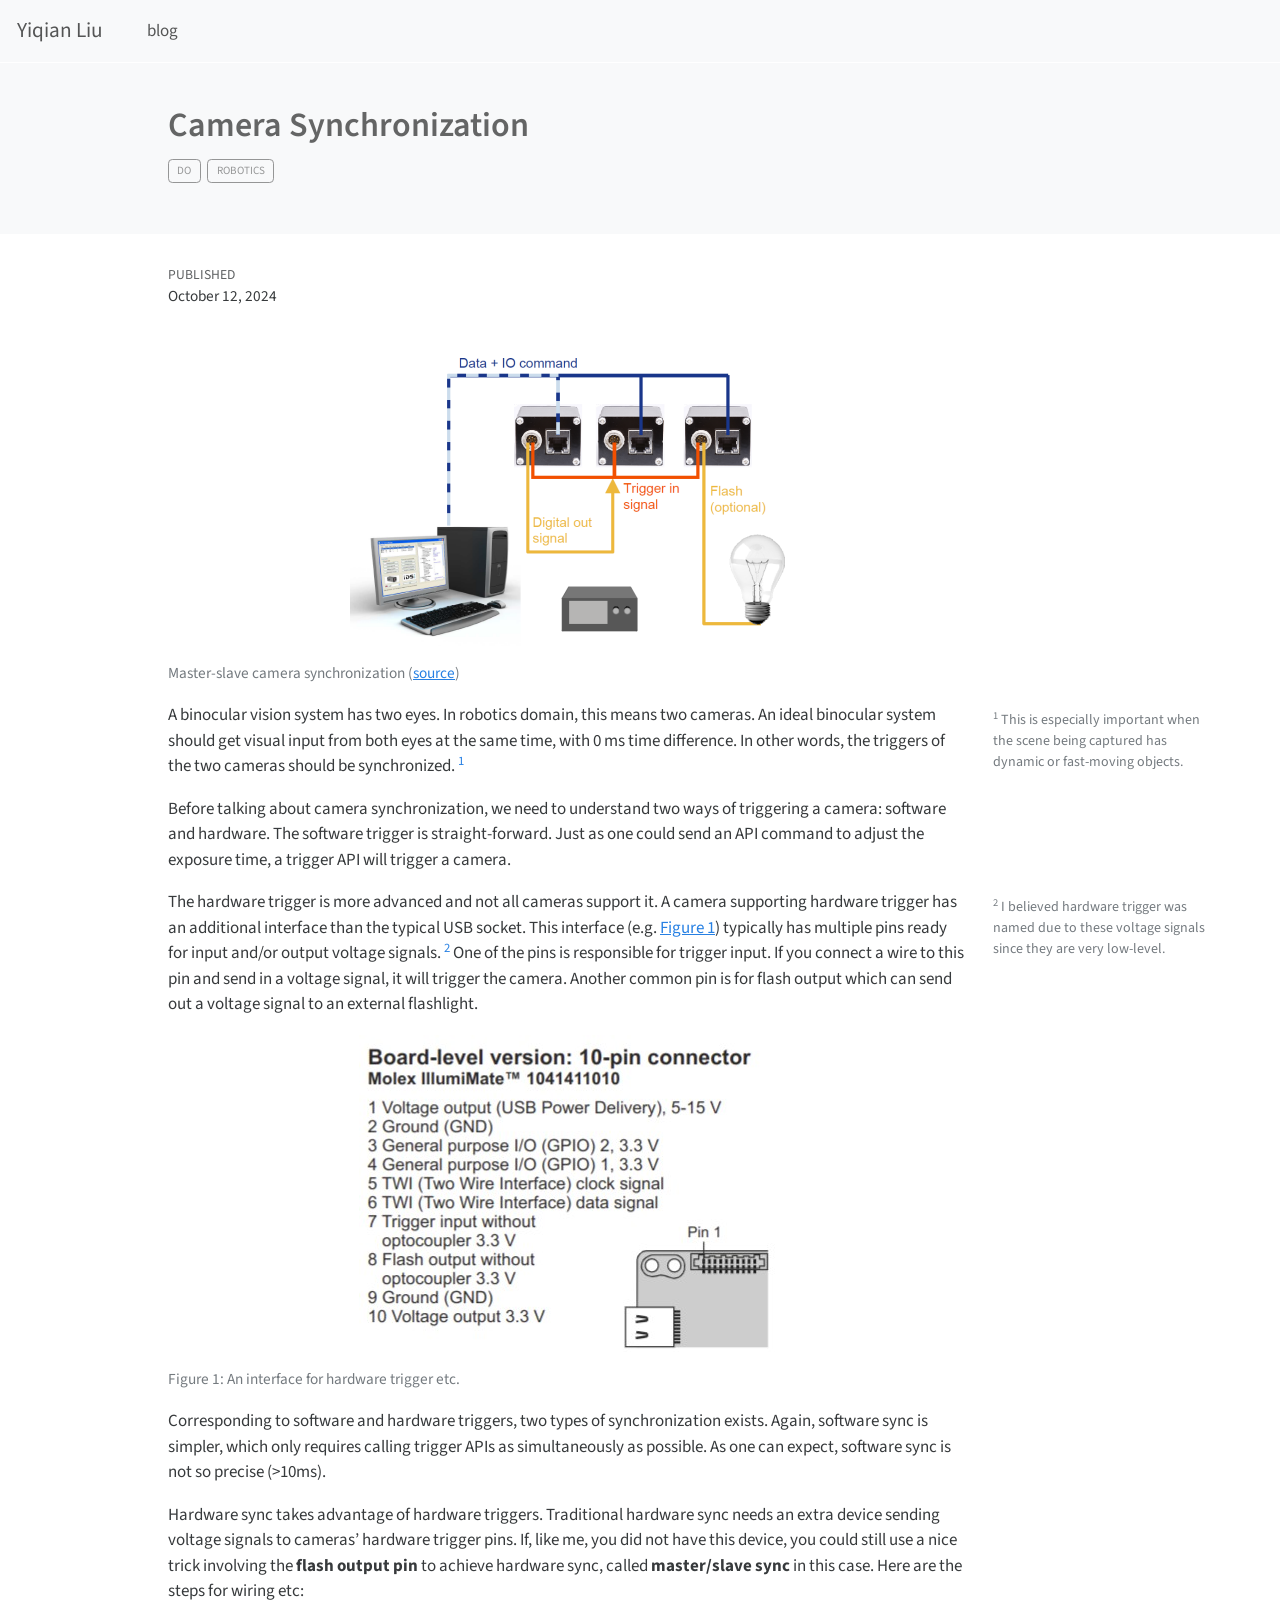
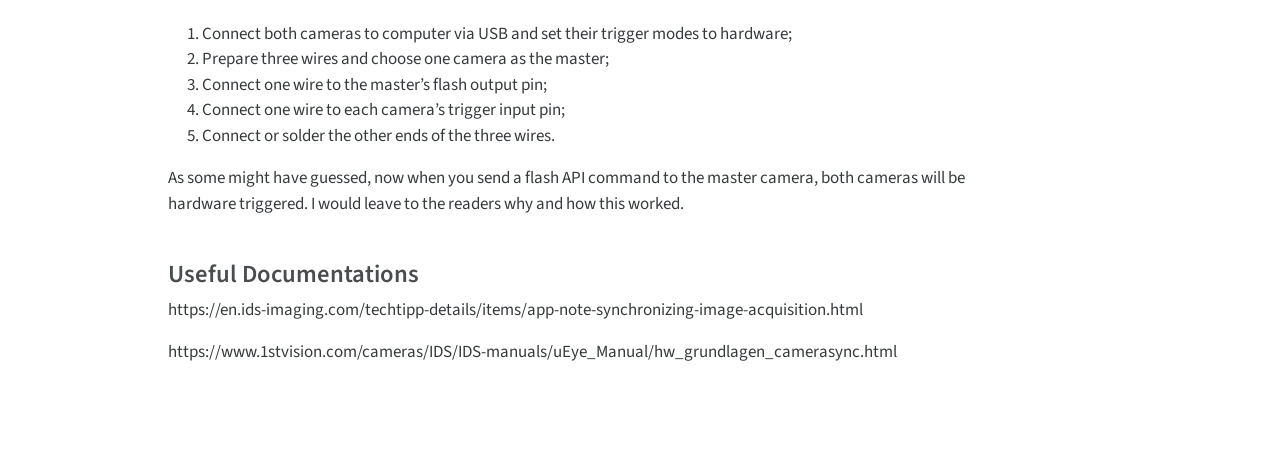
==== posts/cam_sync/index.html @ 45682a9c "Built site for gh-pages" ====
<!DOCTYPE html>
<html xmlns="http://www.w3.org/1999/xhtml" lang="en" xml:lang="en"><head>

<meta charset="utf-8">
<meta name="generator" content="quarto-1.3.361">

<meta name="viewport" content="width=device-width, initial-scale=1.0, user-scalable=yes">

<meta name="dcterms.date" content="2024-10-12">

<title>Yiqian Liu - Camera Synchronization</title>
<style>
code{white-space: pre-wrap;}
span.smallcaps{font-variant: small-caps;}
div.columns{display: flex; gap: min(4vw, 1.5em);}
div.column{flex: auto; overflow-x: auto;}
div.hanging-indent{margin-left: 1.5em; text-indent: -1.5em;}
ul.task-list{list-style: none;}
ul.task-list li input[type="checkbox"] {
  width: 0.8em;
  margin: 0 0.8em 0.2em -1em; /* quarto-specific, see https://github.com/quarto-dev/quarto-cli/issues/4556 */ 
  vertical-align: middle;
}
</style>


<script src="../../site_libs/quarto-nav/quarto-nav.js"></script>
<script src="../../site_libs/quarto-nav/headroom.min.js"></script>
<script src="../../site_libs/clipboard/clipboard.min.js"></script>
<script src="../../site_libs/quarto-search/autocomplete.umd.js"></script>
<script src="../../site_libs/quarto-search/fuse.min.js"></script>
<script src="../../site_libs/quarto-search/quarto-search.js"></script>
<meta name="quarto:offset" content="../../">
<script src="../../site_libs/quarto-html/quarto.js"></script>
<script src="../../site_libs/quarto-html/popper.min.js"></script>
<script src="../../site_libs/quarto-html/tippy.umd.min.js"></script>
<script src="../../site_libs/quarto-html/anchor.min.js"></script>
<link href="../../site_libs/quarto-html/tippy.css" rel="stylesheet">
<link href="../../site_libs/quarto-html/quarto-syntax-highlighting.css" rel="stylesheet" id="quarto-text-highlighting-styles">
<script src="../../site_libs/bootstrap/bootstrap.min.js"></script>
<link href="../../site_libs/bootstrap/bootstrap-icons.css" rel="stylesheet">
<link href="../../site_libs/bootstrap/bootstrap.min.css" rel="stylesheet" id="quarto-bootstrap" data-mode="light">
<script id="quarto-search-options" type="application/json">{
  "location": "navbar",
  "copy-button": false,
  "collapse-after": 3,
  "panel-placement": "end",
  "type": "overlay",
  "limit": 20,
  "language": {
    "search-no-results-text": "No results",
    "search-matching-documents-text": "matching documents",
    "search-copy-link-title": "Copy link to search",
    "search-hide-matches-text": "Hide additional matches",
    "search-more-match-text": "more match in this document",
    "search-more-matches-text": "more matches in this document",
    "search-clear-button-title": "Clear",
    "search-detached-cancel-button-title": "Cancel",
    "search-submit-button-title": "Submit",
    "search-label": "Search"
  }
}</script>


<link rel="stylesheet" href="../../styles.css">
</head>

<body class="nav-fixed">

<div id="quarto-search-results"></div>
  <header id="quarto-header" class="headroom fixed-top">
    <nav class="navbar navbar-expand-lg navbar-dark ">
      <div class="navbar-container container-fluid">
      <div class="navbar-brand-container">
    <a class="navbar-brand" href="../../index.html">
    <span class="navbar-title">Yiqian Liu</span>
    </a>
  </div>
            <div id="quarto-search" class="" title="Search"></div>
          <button class="navbar-toggler" type="button" data-bs-toggle="collapse" data-bs-target="#navbarCollapse" aria-controls="navbarCollapse" aria-expanded="false" aria-label="Toggle navigation" onclick="if (window.quartoToggleHeadroom) { window.quartoToggleHeadroom(); }">
  <span class="navbar-toggler-icon"></span>
</button>
          <div class="collapse navbar-collapse" id="navbarCollapse">
            <ul class="navbar-nav navbar-nav-scroll me-auto">
  <li class="nav-item">
    <a class="nav-link" href="../../blog.html" rel="" target="">
 <span class="menu-text">blog</span></a>
  </li>  
</ul>
            <ul class="navbar-nav navbar-nav-scroll ms-auto">
  <li class="nav-item compact">
    <a class="nav-link" href="https://github.com/lyiqian" rel="" target=""><i class="bi bi-github" role="img">
</i> 
 <span class="menu-text"></span></a>
  </li>  
</ul>
            <div class="quarto-navbar-tools">
</div>
          </div> <!-- /navcollapse -->
      </div> <!-- /container-fluid -->
    </nav>
</header>
<!-- content -->
<header id="title-block-header" class="quarto-title-block default page-columns page-full">
  <div class="quarto-title-banner page-columns page-full">
    <div class="quarto-title column-body">
      <h1 class="title">Camera Synchronization</h1>
                                <div class="quarto-categories">
                <div class="quarto-category">do</div>
                <div class="quarto-category">robotics</div>
              </div>
                  </div>
  </div>
    
  
  <div class="quarto-title-meta">

      
      <div>
      <div class="quarto-title-meta-heading">Published</div>
      <div class="quarto-title-meta-contents">
        <p class="date">October 12, 2024</p>
      </div>
    </div>
    
      
    </div>
    
  
  </header><div id="quarto-content" class="quarto-container page-columns page-rows-contents page-layout-article page-navbar">
<!-- sidebar -->
<!-- margin-sidebar -->
    <div id="quarto-margin-sidebar" class="sidebar margin-sidebar">
        
    </div>
<!-- main -->
<main class="content quarto-banner-title-block page-columns page-full" id="quarto-document-content">




<div class="quarto-figure quarto-figure-center">
<figure class="figure">
<p><img src="masterslave.png" class="img-fluid figure-img"></p>
<figcaption class="figure-caption">Master-slave camera synchronization (<a href="https://www.1stvision.com/cameras/IDS/IDS-manuals/uEye_Manual/hw_grundlagen_camerasync.html">source</a>)</figcaption>
</figure>
</div>
<div class="page-columns page-full"><p>A binocular vision system has two eyes. In robotics domain, this means two cameras. An ideal binocular system should get visual input from both eyes at the same time, with 0 ms time difference. In other words, the triggers of the two cameras should be synchronized. <a href="#fn1" class="footnote-ref" id="fnref1" role="doc-noteref"><sup>1</sup></a></p><div class="no-row-height column-margin column-container"><li id="fn1"><p><sup>1</sup>&nbsp;This is especially important when the scene being captured has dynamic or fast-moving objects.</p></li></div></div>
<p>Before talking about camera synchronization, we need to understand two ways of triggering a camera: software and hardware. The software trigger is straight-forward. Just as one could send an API command to adjust the exposure time, a trigger API will trigger a camera.</p>
<div class="page-columns page-full"><p>The hardware trigger is more advanced and not all cameras support it. A camera supporting hardware trigger has an additional interface than the typical USB socket. This interface (e.g. <a href="#fig-interfaces">Figure&nbsp;1</a>) typically has multiple pins ready for input and/or output voltage signals. <a href="#fn2" class="footnote-ref" id="fnref2" role="doc-noteref"><sup>2</sup></a> One of the pins is responsible for trigger input. If you connect a wire to this pin and send in a voltage signal, it will trigger the camera. Another common pin is for flash output which can send out a voltage signal to an external flashlight.</p><div class="no-row-height column-margin column-container"><li id="fn2"><p><sup>2</sup>&nbsp;I believed hardware trigger was named due to these voltage signals since they are very low-level.</p></li></div></div>
<div id="fig-interfaces" class="quarto-figure quarto-figure-center anchored">
<figure class="figure">
<p><img src="interfaces.jpg" class="img-fluid figure-img"></p>
<figcaption class="figure-caption">Figure&nbsp;1: An interface for hardware trigger etc.</figcaption>
</figure>
</div>
<p>Corresponding to software and hardware triggers, two types of synchronization exists. Again, software sync is simpler, which only requires calling trigger APIs as simultaneously as possible. As one can expect, software sync is not so precise (&gt;10ms).</p>
<p>Hardware sync takes advantage of hardware triggers. Traditional hardware sync needs an extra device sending voltage signals to cameras’ hardware trigger pins. If, like me, you did not have this device, you could still use a nice trick involving the <strong>flash output pin</strong> to achieve hardware sync, called <strong>master/slave sync</strong> in this case. Here are the steps for wiring etc:</p>
<ol type="1">
<li>Connect both cameras to computer via USB and set their trigger modes to hardware;</li>
<li>Prepare three wires and choose one camera as the master;</li>
<li>Connect one wire to the master’s flash output pin;</li>
<li>Connect one wire to each camera’s trigger input pin;</li>
<li>Connect or solder the other ends of the three wires.</li>
</ol>
<p>As some might have guessed, now when you send a flash API command to the master camera, both cameras will be hardware triggered. I would leave to the readers why and how this worked.</p>
<section id="useful-documentations" class="level3">
<h3 class="anchored" data-anchor-id="useful-documentations">Useful Documentations</h3>
<p>https://en.ids-imaging.com/techtipp-details/items/app-note-synchronizing-image-acquisition.html</p>
<p>https://www.1stvision.com/cameras/IDS/IDS-manuals/uEye_Manual/hw_grundlagen_camerasync.html</p>


</section>


</main> <!-- /main -->
<script id="quarto-html-after-body" type="application/javascript">
window.document.addEventListener("DOMContentLoaded", function (event) {
  const toggleBodyColorMode = (bsSheetEl) => {
    const mode = bsSheetEl.getAttribute("data-mode");
    const bodyEl = window.document.querySelector("body");
    if (mode === "dark") {
      bodyEl.classList.add("quarto-dark");
      bodyEl.classList.remove("quarto-light");
    } else {
      bodyEl.classList.add("quarto-light");
      bodyEl.classList.remove("quarto-dark");
    }
  }
  const toggleBodyColorPrimary = () => {
    const bsSheetEl = window.document.querySelector("link#quarto-bootstrap");
    if (bsSheetEl) {
      toggleBodyColorMode(bsSheetEl);
    }
  }
  toggleBodyColorPrimary();  
  const icon = "";
  const anchorJS = new window.AnchorJS();
  anchorJS.options = {
    placement: 'right',
    icon: icon
  };
  anchorJS.add('.anchored');
  const isCodeAnnotation = (el) => {
    for (const clz of el.classList) {
      if (clz.startsWith('code-annotation-')) {                     
        return true;
      }
    }
    return false;
  }
  const clipboard = new window.ClipboardJS('.code-copy-button', {
    text: function(trigger) {
      const codeEl = trigger.previousElementSibling.cloneNode(true);
      for (const childEl of codeEl.children) {
        if (isCodeAnnotation(childEl)) {
          childEl.remove();
        }
      }
      return codeEl.innerText;
    }
  });
  clipboard.on('success', function(e) {
    // button target
    const button = e.trigger;
    // don't keep focus
    button.blur();
    // flash "checked"
    button.classList.add('code-copy-button-checked');
    var currentTitle = button.getAttribute("title");
    button.setAttribute("title", "Copied!");
    let tooltip;
    if (window.bootstrap) {
      button.setAttribute("data-bs-toggle", "tooltip");
      button.setAttribute("data-bs-placement", "left");
      button.setAttribute("data-bs-title", "Copied!");
      tooltip = new bootstrap.Tooltip(button, 
        { trigger: "manual", 
          customClass: "code-copy-button-tooltip",
          offset: [0, -8]});
      tooltip.show();    
    }
    setTimeout(function() {
      if (tooltip) {
        tooltip.hide();
        button.removeAttribute("data-bs-title");
        button.removeAttribute("data-bs-toggle");
        button.removeAttribute("data-bs-placement");
      }
      button.setAttribute("title", currentTitle);
      button.classList.remove('code-copy-button-checked');
    }, 1000);
    // clear code selection
    e.clearSelection();
  });
  function tippyHover(el, contentFn) {
    const config = {
      allowHTML: true,
      content: contentFn,
      maxWidth: 500,
      delay: 100,
      arrow: false,
      appendTo: function(el) {
          return el.parentElement;
      },
      interactive: true,
      interactiveBorder: 10,
      theme: 'quarto',
      placement: 'bottom-start'
    };
    window.tippy(el, config); 
  }
  const noterefs = window.document.querySelectorAll('a[role="doc-noteref"]');
  for (var i=0; i<noterefs.length; i++) {
    const ref = noterefs[i];
    tippyHover(ref, function() {
      // use id or data attribute instead here
      let href = ref.getAttribute('data-footnote-href') || ref.getAttribute('href');
      try { href = new URL(href).hash; } catch {}
      const id = href.replace(/^#\/?/, "");
      const note = window.document.getElementById(id);
      return note.innerHTML;
    });
  }
      let selectedAnnoteEl;
      const selectorForAnnotation = ( cell, annotation) => {
        let cellAttr = 'data-code-cell="' + cell + '"';
        let lineAttr = 'data-code-annotation="' +  annotation + '"';
        const selector = 'span[' + cellAttr + '][' + lineAttr + ']';
        return selector;
      }
      const selectCodeLines = (annoteEl) => {
        const doc = window.document;
        const targetCell = annoteEl.getAttribute("data-target-cell");
        const targetAnnotation = annoteEl.getAttribute("data-target-annotation");
        const annoteSpan = window.document.querySelector(selectorForAnnotation(targetCell, targetAnnotation));
        const lines = annoteSpan.getAttribute("data-code-lines").split(",");
        const lineIds = lines.map((line) => {
          return targetCell + "-" + line;
        })
        let top = null;
        let height = null;
        let parent = null;
        if (lineIds.length > 0) {
            //compute the position of the single el (top and bottom and make a div)
            const el = window.document.getElementById(lineIds[0]);
            top = el.offsetTop;
            height = el.offsetHeight;
            parent = el.parentElement.parentElement;
          if (lineIds.length > 1) {
            const lastEl = window.document.getElementById(lineIds[lineIds.length - 1]);
            const bottom = lastEl.offsetTop + lastEl.offsetHeight;
            height = bottom - top;
          }
          if (top !== null && height !== null && parent !== null) {
            // cook up a div (if necessary) and position it 
            let div = window.document.getElementById("code-annotation-line-highlight");
            if (div === null) {
              div = window.document.createElement("div");
              div.setAttribute("id", "code-annotation-line-highlight");
              div.style.position = 'absolute';
              parent.appendChild(div);
            }
            div.style.top = top - 2 + "px";
            div.style.height = height + 4 + "px";
            let gutterDiv = window.document.getElementById("code-annotation-line-highlight-gutter");
            if (gutterDiv === null) {
              gutterDiv = window.document.createElement("div");
              gutterDiv.setAttribute("id", "code-annotation-line-highlight-gutter");
              gutterDiv.style.position = 'absolute';
              const codeCell = window.document.getElementById(targetCell);
              const gutter = codeCell.querySelector('.code-annotation-gutter');
              gutter.appendChild(gutterDiv);
            }
            gutterDiv.style.top = top - 2 + "px";
            gutterDiv.style.height = height + 4 + "px";
          }
          selectedAnnoteEl = annoteEl;
        }
      };
      const unselectCodeLines = () => {
        const elementsIds = ["code-annotation-line-highlight", "code-annotation-line-highlight-gutter"];
        elementsIds.forEach((elId) => {
          const div = window.document.getElementById(elId);
          if (div) {
            div.remove();
          }
        });
        selectedAnnoteEl = undefined;
      };
      // Attach click handler to the DT
      const annoteDls = window.document.querySelectorAll('dt[data-target-cell]');
      for (const annoteDlNode of annoteDls) {
        annoteDlNode.addEventListener('click', (event) => {
          const clickedEl = event.target;
          if (clickedEl !== selectedAnnoteEl) {
            unselectCodeLines();
            const activeEl = window.document.querySelector('dt[data-target-cell].code-annotation-active');
            if (activeEl) {
              activeEl.classList.remove('code-annotation-active');
            }
            selectCodeLines(clickedEl);
            clickedEl.classList.add('code-annotation-active');
          } else {
            // Unselect the line
            unselectCodeLines();
            clickedEl.classList.remove('code-annotation-active');
          }
        });
      }
  const findCites = (el) => {
    const parentEl = el.parentElement;
    if (parentEl) {
      const cites = parentEl.dataset.cites;
      if (cites) {
        return {
          el,
          cites: cites.split(' ')
        };
      } else {
        return findCites(el.parentElement)
      }
    } else {
      return undefined;
    }
  };
  var bibliorefs = window.document.querySelectorAll('a[role="doc-biblioref"]');
  for (var i=0; i<bibliorefs.length; i++) {
    const ref = bibliorefs[i];
    const citeInfo = findCites(ref);
    if (citeInfo) {
      tippyHover(citeInfo.el, function() {
        var popup = window.document.createElement('div');
        citeInfo.cites.forEach(function(cite) {
          var citeDiv = window.document.createElement('div');
          citeDiv.classList.add('hanging-indent');
          citeDiv.classList.add('csl-entry');
          var biblioDiv = window.document.getElementById('ref-' + cite);
          if (biblioDiv) {
            citeDiv.innerHTML = biblioDiv.innerHTML;
          }
          popup.appendChild(citeDiv);
        });
        return popup.innerHTML;
      });
    }
  }
});
</script>
<script src="https://giscus.app/client.js" data-repo="lyiqian/lyiqian.github.io" data-repo-id="R_kgDOJqa-nA" data-category="General" data-category-id="DIC_kwDOJqa-nM4CXwpv" data-mapping="title" data-reactions-enabled="1" data-emit-metadata="0" data-input-position="top" data-theme="light" data-lang="en" crossorigin="anonymous" async="">
</script>
</div> <!-- /content -->



</body></html>
---- site_libs/quarto-html/tippy.css ----
.tippy-box[data-animation=fade][data-state=hidden]{opacity:0}[data-tippy-root]{max-width:calc(100vw - 10px)}.tippy-box{position:relative;background-color:#333;color:#fff;border-radius:4px;font-size:14px;line-height:1.4;white-space:normal;outline:0;transition-property:transform,visibility,opacity}.tippy-box[data-placement^=top]>.tippy-arrow{bottom:0}.tippy-box[data-placement^=top]>.tippy-arrow:before{bottom:-7px;left:0;border-width:8px 8px 0;border-top-color:initial;transform-origin:center top}.tippy-box[data-placement^=bottom]>.tippy-arrow{top:0}.tippy-box[data-placement^=bottom]>.tippy-arrow:before{top:-7px;left:0;border-width:0 8px 8px;border-bottom-color:initial;transform-origin:center bottom}.tippy-box[data-placement^=left]>.tippy-arrow{right:0}.tippy-box[data-placement^=left]>.tippy-arrow:before{border-width:8px 0 8px 8px;border-left-color:initial;right:-7px;transform-origin:center left}.tippy-box[data-placement^=right]>.tippy-arrow{left:0}.tippy-box[data-placement^=right]>.tippy-arrow:before{left:-7px;border-width:8px 8px 8px 0;border-right-color:initial;transform-origin:center right}.tippy-box[data-inertia][data-state=visible]{transition-timing-function:cubic-bezier(.54,1.5,.38,1.11)}.tippy-arrow{width:16px;height:16px;color:#333}.tippy-arrow:before{content:"";position:absolute;border-color:transparent;border-style:solid}.tippy-content{position:relative;padding:5px 9px;z-index:1}
---- site_libs/quarto-html/quarto-syntax-highlighting.css ----
/* quarto syntax highlight colors */
:root {
  --quarto-hl-ot-color: #003B4F;
  --quarto-hl-at-color: #657422;
  --quarto-hl-ss-color: #20794D;
  --quarto-hl-an-color: #5E5E5E;
  --quarto-hl-fu-color: #4758AB;
  --quarto-hl-st-color: #20794D;
  --quarto-hl-cf-color: #003B4F;
  --quarto-hl-op-color: #5E5E5E;
  --quarto-hl-er-color: #AD0000;
  --quarto-hl-bn-color: #AD0000;
  --quarto-hl-al-color: #AD0000;
  --quarto-hl-va-color: #111111;
  --quarto-hl-bu-color: inherit;
  --quarto-hl-ex-color: inherit;
  --quarto-hl-pp-color: #AD0000;
  --quarto-hl-in-color: #5E5E5E;
  --quarto-hl-vs-color: #20794D;
  --quarto-hl-wa-color: #5E5E5E;
  --quarto-hl-do-color: #5E5E5E;
  --quarto-hl-im-color: #00769E;
  --quarto-hl-ch-color: #20794D;
  --quarto-hl-dt-color: #AD0000;
  --quarto-hl-fl-color: #AD0000;
  --quarto-hl-co-color: #5E5E5E;
  --quarto-hl-cv-color: #5E5E5E;
  --quarto-hl-cn-color: #8f5902;
  --quarto-hl-sc-color: #5E5E5E;
  --quarto-hl-dv-color: #AD0000;
  --quarto-hl-kw-color: #003B4F;
}

/* other quarto variables */
:root {
  --quarto-font-monospace: SFMono-Regular, Menlo, Monaco, Consolas, "Liberation Mono", "Courier New", monospace;
}

pre > code.sourceCode > span {
  color: #003B4F;
}

code span {
  color: #003B4F;
}

code.sourceCode > span {
  color: #003B4F;
}

div.sourceCode,
div.sourceCode pre.sourceCode {
  color: #003B4F;
}

code span.ot {
  color: #003B4F;
  font-style: inherit;
}

code span.at {
  color: #657422;
  font-style: inherit;
}

code span.ss {
  color: #20794D;
  font-style: inherit;
}

code span.an {
  color: #5E5E5E;
  font-style: inherit;
}

code span.fu {
  color: #4758AB;
  font-style: inherit;
}

code span.st {
  color: #20794D;
  font-style: inherit;
}

code span.cf {
  color: #003B4F;
  font-style: inherit;
}

code span.op {
  color: #5E5E5E;
  font-style: inherit;
}

code span.er {
  color: #AD0000;
  font-style: inherit;
}

code span.bn {
  color: #AD0000;
  font-style: inherit;
}

code span.al {
  color: #AD0000;
  font-style: inherit;
}

code span.va {
  color: #111111;
  font-style: inherit;
}

code span.bu {
  font-style: inherit;
}

code span.ex {
  font-style: inherit;
}

code span.pp {
  color: #AD0000;
  font-style: inherit;
}

code span.in {
  color: #5E5E5E;
  font-style: inherit;
}

code span.vs {
  color: #20794D;
  font-style: inherit;
}

code span.wa {
  color: #5E5E5E;
  font-style: italic;
}

code span.do {
  color: #5E5E5E;
  font-style: italic;
}

code span.im {
  color: #00769E;
  font-style: inherit;
}

code span.ch {
  color: #20794D;
  font-style: inherit;
}

code span.dt {
  color: #AD0000;
  font-style: inherit;
}

code span.fl {
  color: #AD0000;
  font-style: inherit;
}

code span.co {
  color: #5E5E5E;
  font-style: inherit;
}

code span.cv {
  color: #5E5E5E;
  font-style: italic;
}

code span.cn {
  color: #8f5902;
  font-style: inherit;
}

code span.sc {
  color: #5E5E5E;
  font-style: inherit;
}

code span.dv {
  color: #AD0000;
  font-style: inherit;
}

code span.kw {
  color: #003B4F;
  font-style: inherit;
}

.prevent-inlining {
  content: "</";
}

/*# sourceMappingURL=debc5d5d77c3f9108843748ff7464032.css.map */
---- styles.css ----
/* css styles */
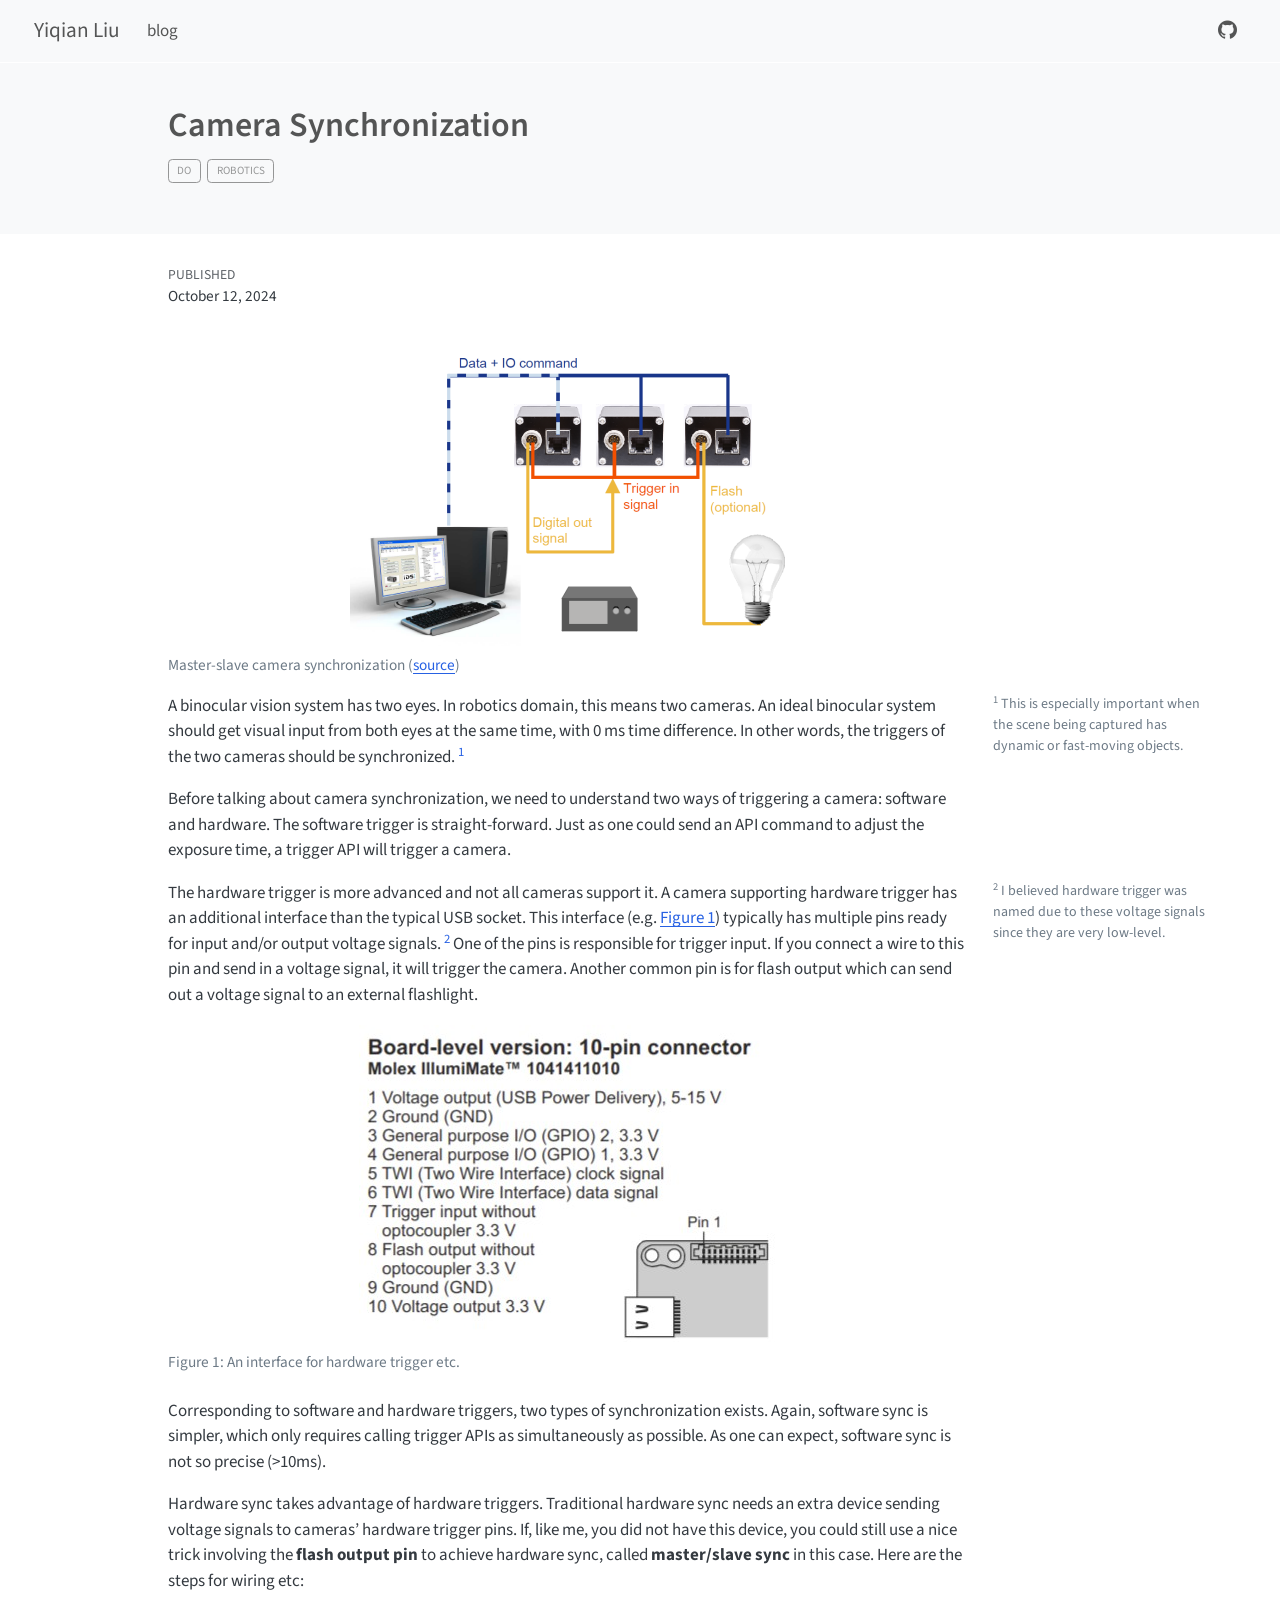
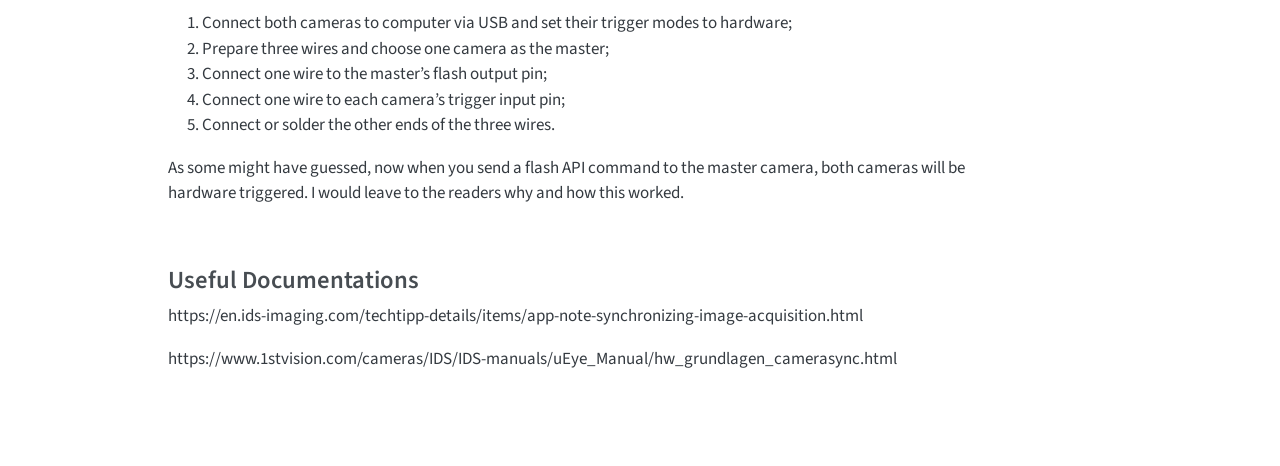
==== commit 0aee99ed: "Built site for gh-pages" ====
--- a/posts/cam_sync/index.html
+++ b/posts/cam_sync/index.html
@@ -2,13 +2,13 @@
 <html xmlns="http://www.w3.org/1999/xhtml" lang="en" xml:lang="en"><head>
 
 <meta charset="utf-8">
-<meta name="generator" content="quarto-1.3.361">
+<meta name="generator" content="quarto-1.8.25">
 
 <meta name="viewport" content="width=device-width, initial-scale=1.0, user-scalable=yes">
 
 <meta name="dcterms.date" content="2024-10-12">
 
-<title>Yiqian Liu - Camera Synchronization</title>
+<title>Camera Synchronization – Yiqian Liu</title>
 <style>
 code{white-space: pre-wrap;}
 span.smallcaps{font-variant: small-caps;}
@@ -31,22 +31,30 @@
 <script src="../../site_libs/quarto-search/fuse.min.js"></script>
 <script src="../../site_libs/quarto-search/quarto-search.js"></script>
 <meta name="quarto:offset" content="../../">
-<script src="../../site_libs/quarto-html/quarto.js"></script>
+<script src="../../site_libs/quarto-html/quarto.js" type="module"></script>
+<script src="../../site_libs/quarto-html/tabsets/tabsets.js" type="module"></script>
+<script src="../../site_libs/quarto-html/axe/axe-check.js" type="module"></script>
 <script src="../../site_libs/quarto-html/popper.min.js"></script>
 <script src="../../site_libs/quarto-html/tippy.umd.min.js"></script>
 <script src="../../site_libs/quarto-html/anchor.min.js"></script>
 <link href="../../site_libs/quarto-html/tippy.css" rel="stylesheet">
-<link href="../../site_libs/quarto-html/quarto-syntax-highlighting.css" rel="stylesheet" id="quarto-text-highlighting-styles">
+<link href="../../site_libs/quarto-html/quarto-syntax-highlighting-7b89279ff1a6dce999919e0e67d4d9ec.css" rel="stylesheet" id="quarto-text-highlighting-styles">
 <script src="../../site_libs/bootstrap/bootstrap.min.js"></script>
 <link href="../../site_libs/bootstrap/bootstrap-icons.css" rel="stylesheet">
-<link href="../../site_libs/bootstrap/bootstrap.min.css" rel="stylesheet" id="quarto-bootstrap" data-mode="light">
+<link href="../../site_libs/bootstrap/bootstrap-cd1d2c4b4c42d0617ddfe04fc37a8672.min.css" rel="stylesheet" append-hash="true" id="quarto-bootstrap" data-mode="light">
 <script id="quarto-search-options" type="application/json">{
   "location": "navbar",
   "copy-button": false,
   "collapse-after": 3,
   "panel-placement": "end",
   "type": "overlay",
-  "limit": 20,
+  "limit": 50,
+  "keyboard-shortcut": [
+    "f",
+    "/",
+    "s"
+  ],
+  "show-item-context": false,
   "language": {
     "search-no-results-text": "No results",
     "search-matching-documents-text": "matching documents",
@@ -55,6 +63,7 @@
     "search-more-match-text": "more match in this document",
     "search-more-matches-text": "more matches in this document",
     "search-clear-button-title": "Clear",
+    "search-text-placeholder": "",
     "search-detached-cancel-button-title": "Cancel",
     "search-submit-button-title": "Submit",
     "search-label": "Search"
@@ -65,38 +74,40 @@
 <link rel="stylesheet" href="../../styles.css">
 </head>
 
-<body class="nav-fixed">
+<body class="nav-fixed quarto-light">
 
 <div id="quarto-search-results"></div>
-  <header id="quarto-header" class="headroom fixed-top">
-    <nav class="navbar navbar-expand-lg navbar-dark ">
+  <header id="quarto-header" class="headroom fixed-top quarto-banner">
+    <nav class="navbar navbar-expand-lg " data-bs-theme="dark">
       <div class="navbar-container container-fluid">
-      <div class="navbar-brand-container">
+      <div class="navbar-brand-container mx-auto">
+    <a href="../../index.html" class="navbar-brand navbar-brand-logo">
+    </a>
     <a class="navbar-brand" href="../../index.html">
     <span class="navbar-title">Yiqian Liu</span>
     </a>
   </div>
             <div id="quarto-search" class="" title="Search"></div>
-          <button class="navbar-toggler" type="button" data-bs-toggle="collapse" data-bs-target="#navbarCollapse" aria-controls="navbarCollapse" aria-expanded="false" aria-label="Toggle navigation" onclick="if (window.quartoToggleHeadroom) { window.quartoToggleHeadroom(); }">
+          <button class="navbar-toggler" type="button" data-bs-toggle="collapse" data-bs-target="#navbarCollapse" aria-controls="navbarCollapse" role="menu" aria-expanded="false" aria-label="Toggle navigation" onclick="if (window.quartoToggleHeadroom) { window.quartoToggleHeadroom(); }">
   <span class="navbar-toggler-icon"></span>
 </button>
           <div class="collapse navbar-collapse" id="navbarCollapse">
             <ul class="navbar-nav navbar-nav-scroll me-auto">
   <li class="nav-item">
-    <a class="nav-link" href="../../blog.html" rel="" target="">
- <span class="menu-text">blog</span></a>
+    <a class="nav-link" href="../../blog.html"> 
+<span class="menu-text">blog</span></a>
   </li>  
 </ul>
             <ul class="navbar-nav navbar-nav-scroll ms-auto">
   <li class="nav-item compact">
-    <a class="nav-link" href="https://github.com/lyiqian" rel="" target=""><i class="bi bi-github" role="img">
+    <a class="nav-link" href="https://github.com/lyiqian"> <i class="bi bi-github" role="img">
 </i> 
- <span class="menu-text"></span></a>
+<span class="menu-text"></span></a>
   </li>  
 </ul>
+          </div> <!-- /navcollapse -->
             <div class="quarto-navbar-tools">
 </div>
-          </div> <!-- /navcollapse -->
       </div> <!-- /container-fluid -->
     </nav>
 </header>
@@ -130,7 +141,7 @@
   </header><div id="quarto-content" class="quarto-container page-columns page-rows-contents page-layout-article page-navbar">
 <!-- sidebar -->
 <!-- margin-sidebar -->
-    <div id="quarto-margin-sidebar" class="sidebar margin-sidebar">
+    <div id="quarto-margin-sidebar" class="sidebar margin-sidebar zindex-bottom">
         
     </div>
 <!-- main -->
@@ -139,19 +150,24 @@
 
 
 
+
 <div class="quarto-figure quarto-figure-center">
 <figure class="figure">
 <p><img src="masterslave.png" class="img-fluid figure-img"></p>
-<figcaption class="figure-caption">Master-slave camera synchronization (<a href="https://www.1stvision.com/cameras/IDS/IDS-manuals/uEye_Manual/hw_grundlagen_camerasync.html">source</a>)</figcaption>
+<figcaption>Master-slave camera synchronization (<a href="https://www.1stvision.com/cameras/IDS/IDS-manuals/uEye_Manual/hw_grundlagen_camerasync.html">source</a>)</figcaption>
 </figure>
 </div>
-<div class="page-columns page-full"><p>A binocular vision system has two eyes. In robotics domain, this means two cameras. An ideal binocular system should get visual input from both eyes at the same time, with 0 ms time difference. In other words, the triggers of the two cameras should be synchronized. <a href="#fn1" class="footnote-ref" id="fnref1" role="doc-noteref"><sup>1</sup></a></p><div class="no-row-height column-margin column-container"><li id="fn1"><p><sup>1</sup>&nbsp;This is especially important when the scene being captured has dynamic or fast-moving objects.</p></li></div></div>
-<p>Before talking about camera synchronization, we need to understand two ways of triggering a camera: software and hardware. The software trigger is straight-forward. Just as one could send an API command to adjust the exposure time, a trigger API will trigger a camera.</p>
-<div class="page-columns page-full"><p>The hardware trigger is more advanced and not all cameras support it. A camera supporting hardware trigger has an additional interface than the typical USB socket. This interface (e.g. <a href="#fig-interfaces">Figure&nbsp;1</a>) typically has multiple pins ready for input and/or output voltage signals. <a href="#fn2" class="footnote-ref" id="fnref2" role="doc-noteref"><sup>2</sup></a> One of the pins is responsible for trigger input. If you connect a wire to this pin and send in a voltage signal, it will trigger the camera. Another common pin is for flash output which can send out a voltage signal to an external flashlight.</p><div class="no-row-height column-margin column-container"><li id="fn2"><p><sup>2</sup>&nbsp;I believed hardware trigger was named due to these voltage signals since they are very low-level.</p></li></div></div>
-<div id="fig-interfaces" class="quarto-figure quarto-figure-center anchored">
-<figure class="figure">
-<p><img src="interfaces.jpg" class="img-fluid figure-img"></p>
-<figcaption class="figure-caption">Figure&nbsp;1: An interface for hardware trigger etc.</figcaption>
+<p>A binocular vision system has two eyes. In robotics domain, this means two cameras. An ideal binocular system should get visual input from both eyes at the same time, with 0 ms time difference. In other words, the triggers of the two cameras should be synchronized. <a href="#fn1" class="footnote-ref" id="fnref1" role="doc-noteref"><sup>1</sup></a></p>
+<div class="no-row-height column-margin column-container"><div id="fn1"><p><sup>1</sup>&nbsp;This is especially important when the scene being captured has dynamic or fast-moving objects.</p></div></div><p>Before talking about camera synchronization, we need to understand two ways of triggering a camera: software and hardware. The software trigger is straight-forward. Just as one could send an API command to adjust the exposure time, a trigger API will trigger a camera.</p>
+<p>The hardware trigger is more advanced and not all cameras support it. A camera supporting hardware trigger has an additional interface than the typical USB socket. This interface (e.g. <a href="#fig-interfaces" class="quarto-xref">Figure&nbsp;1</a>) typically has multiple pins ready for input and/or output voltage signals. <a href="#fn2" class="footnote-ref" id="fnref2" role="doc-noteref"><sup>2</sup></a> One of the pins is responsible for trigger input. If you connect a wire to this pin and send in a voltage signal, it will trigger the camera. Another common pin is for flash output which can send out a voltage signal to an external flashlight.</p>
+<div class="no-row-height column-margin column-container"><div id="fn2"><p><sup>2</sup>&nbsp;I believed hardware trigger was named due to these voltage signals since they are very low-level.</p></div></div><div id="fig-interfaces" class="quarto-float quarto-figure quarto-figure-center anchored">
+<figure class="quarto-float quarto-float-fig figure">
+<div aria-describedby="fig-interfaces-caption-0ceaefa1-69ba-4598-a22c-09a6ac19f8ca">
+<img src="interfaces.jpg" class="img-fluid figure-img">
+</div>
+<figcaption class="quarto-float-caption-bottom quarto-float-caption quarto-float-fig" id="fig-interfaces-caption-0ceaefa1-69ba-4598-a22c-09a6ac19f8ca">
+Figure&nbsp;1: An interface for hardware trigger etc.
+</figcaption>
 </figure>
 </div>
 <p>Corresponding to software and hardware triggers, two types of synchronization exists. Again, software sync is simpler, which only requires calling trigger APIs as simultaneously as possible. As one can expect, software sync is not so precise (&gt;10ms).</p>
@@ -175,43 +191,58 @@
 
 </main> <!-- /main -->
 <script id="quarto-html-after-body" type="application/javascript">
-window.document.addEventListener("DOMContentLoaded", function (event) {
-  const toggleBodyColorMode = (bsSheetEl) => {
-    const mode = bsSheetEl.getAttribute("data-mode");
-    const bodyEl = window.document.querySelector("body");
-    if (mode === "dark") {
-      bodyEl.classList.add("quarto-dark");
-      bodyEl.classList.remove("quarto-light");
-    } else {
-      bodyEl.classList.add("quarto-light");
-      bodyEl.classList.remove("quarto-dark");
-    }
-  }
-  const toggleBodyColorPrimary = () => {
-    const bsSheetEl = window.document.querySelector("link#quarto-bootstrap");
-    if (bsSheetEl) {
-      toggleBodyColorMode(bsSheetEl);
-    }
-  }
-  toggleBodyColorPrimary();  
-  const icon = "";
-  const anchorJS = new window.AnchorJS();
-  anchorJS.options = {
-    placement: 'right',
-    icon: icon
-  };
-  anchorJS.add('.anchored');
-  const isCodeAnnotation = (el) => {
-    for (const clz of el.classList) {
-      if (clz.startsWith('code-annotation-')) {                     
-        return true;
-      }
-    }
-    return false;
-  }
-  const clipboard = new window.ClipboardJS('.code-copy-button', {
-    text: function(trigger) {
-      const codeEl = trigger.previousElementSibling.cloneNode(true);
+  window.document.addEventListener("DOMContentLoaded", function (event) {
+    const icon = "";
+    const anchorJS = new window.AnchorJS();
+    anchorJS.options = {
+      placement: 'right',
+      icon: icon
+    };
+    anchorJS.add('.anchored');
+    const isCodeAnnotation = (el) => {
+      for (const clz of el.classList) {
+        if (clz.startsWith('code-annotation-')) {                     
+          return true;
+        }
+      }
+      return false;
+    }
+    const onCopySuccess = function(e) {
+      // button target
+      const button = e.trigger;
+      // don't keep focus
+      button.blur();
+      // flash "checked"
+      button.classList.add('code-copy-button-checked');
+      var currentTitle = button.getAttribute("title");
+      button.setAttribute("title", "Copied!");
+      let tooltip;
+      if (window.bootstrap) {
+        button.setAttribute("data-bs-toggle", "tooltip");
+        button.setAttribute("data-bs-placement", "left");
+        button.setAttribute("data-bs-title", "Copied!");
+        tooltip = new bootstrap.Tooltip(button, 
+          { trigger: "manual", 
+            customClass: "code-copy-button-tooltip",
+            offset: [0, -8]});
+        tooltip.show();    
+      }
+      setTimeout(function() {
+        if (tooltip) {
+          tooltip.hide();
+          button.removeAttribute("data-bs-title");
+          button.removeAttribute("data-bs-toggle");
+          button.removeAttribute("data-bs-placement");
+        }
+        button.setAttribute("title", currentTitle);
+        button.classList.remove('code-copy-button-checked');
+      }, 1000);
+      // clear code selection
+      e.clearSelection();
+    }
+    const getTextToCopy = function(trigger) {
+      const outerScaffold = trigger.parentElement.cloneNode(true);
+      const codeEl = outerScaffold.querySelector('code');
       for (const childEl of codeEl.children) {
         if (isCodeAnnotation(childEl)) {
           childEl.remove();
@@ -219,198 +250,378 @@
       }
       return codeEl.innerText;
     }
+    const clipboard = new window.ClipboardJS('.code-copy-button:not([data-in-quarto-modal])', {
+      text: getTextToCopy
+    });
+    clipboard.on('success', onCopySuccess);
+    if (window.document.getElementById('quarto-embedded-source-code-modal')) {
+      const clipboardModal = new window.ClipboardJS('.code-copy-button[data-in-quarto-modal]', {
+        text: getTextToCopy,
+        container: window.document.getElementById('quarto-embedded-source-code-modal')
+      });
+      clipboardModal.on('success', onCopySuccess);
+    }
+      var localhostRegex = new RegExp(/^(?:http|https):\/\/localhost\:?[0-9]*\//);
+      var mailtoRegex = new RegExp(/^mailto:/);
+        var filterRegex = new RegExp("https:\/\/lyiqian\.github\.io\/");
+      var isInternal = (href) => {
+          return filterRegex.test(href) || localhostRegex.test(href) || mailtoRegex.test(href);
+      }
+      // Inspect non-navigation links and adorn them if external
+     var links = window.document.querySelectorAll('a[href]:not(.nav-link):not(.navbar-brand):not(.toc-action):not(.sidebar-link):not(.sidebar-item-toggle):not(.pagination-link):not(.no-external):not([aria-hidden]):not(.dropdown-item):not(.quarto-navigation-tool):not(.about-link)');
+      for (var i=0; i<links.length; i++) {
+        const link = links[i];
+        if (!isInternal(link.href)) {
+          // undo the damage that might have been done by quarto-nav.js in the case of
+          // links that we want to consider external
+          if (link.dataset.originalHref !== undefined) {
+            link.href = link.dataset.originalHref;
+          }
+        }
+      }
+    function tippyHover(el, contentFn, onTriggerFn, onUntriggerFn) {
+      const config = {
+        allowHTML: true,
+        maxWidth: 500,
+        delay: 100,
+        arrow: false,
+        appendTo: function(el) {
+            return el.parentElement;
+        },
+        interactive: true,
+        interactiveBorder: 10,
+        theme: 'quarto',
+        placement: 'bottom-start',
+      };
+      if (contentFn) {
+        config.content = contentFn;
+      }
+      if (onTriggerFn) {
+        config.onTrigger = onTriggerFn;
+      }
+      if (onUntriggerFn) {
+        config.onUntrigger = onUntriggerFn;
+      }
+      window.tippy(el, config); 
+    }
+    const noterefs = window.document.querySelectorAll('a[role="doc-noteref"]');
+    for (var i=0; i<noterefs.length; i++) {
+      const ref = noterefs[i];
+      tippyHover(ref, function() {
+        // use id or data attribute instead here
+        let href = ref.getAttribute('data-footnote-href') || ref.getAttribute('href');
+        try { href = new URL(href).hash; } catch {}
+        const id = href.replace(/^#\/?/, "");
+        const note = window.document.getElementById(id);
+        if (note) {
+          return note.innerHTML;
+        } else {
+          return "";
+        }
+      });
+    }
+    const xrefs = window.document.querySelectorAll('a.quarto-xref');
+    const processXRef = (id, note) => {
+      // Strip column container classes
+      const stripColumnClz = (el) => {
+        el.classList.remove("page-full", "page-columns");
+        if (el.children) {
+          for (const child of el.children) {
+            stripColumnClz(child);
+          }
+        }
+      }
+      stripColumnClz(note)
+      if (id === null || id.startsWith('sec-')) {
+        // Special case sections, only their first couple elements
+        const container = document.createElement("div");
+        if (note.children && note.children.length > 2) {
+          container.appendChild(note.children[0].cloneNode(true));
+          for (let i = 1; i < note.children.length; i++) {
+            const child = note.children[i];
+            if (child.tagName === "P" && child.innerText === "") {
+              continue;
+            } else {
+              container.appendChild(child.cloneNode(true));
+              break;
+            }
+          }
+          if (window.Quarto?.typesetMath) {
+            window.Quarto.typesetMath(container);
+          }
+          return container.innerHTML
+        } else {
+          if (window.Quarto?.typesetMath) {
+            window.Quarto.typesetMath(note);
+          }
+          return note.innerHTML;
+        }
+      } else {
+        // Remove any anchor links if they are present
+        const anchorLink = note.querySelector('a.anchorjs-link');
+        if (anchorLink) {
+          anchorLink.remove();
+        }
+        if (window.Quarto?.typesetMath) {
+          window.Quarto.typesetMath(note);
+        }
+        if (note.classList.contains("callout")) {
+          return note.outerHTML;
+        } else {
+          return note.innerHTML;
+        }
+      }
+    }
+    for (var i=0; i<xrefs.length; i++) {
+      const xref = xrefs[i];
+      tippyHover(xref, undefined, function(instance) {
+        instance.disable();
+        let url = xref.getAttribute('href');
+        let hash = undefined; 
+        if (url.startsWith('#')) {
+          hash = url;
+        } else {
+          try { hash = new URL(url).hash; } catch {}
+        }
+        if (hash) {
+          const id = hash.replace(/^#\/?/, "");
+          const note = window.document.getElementById(id);
+          if (note !== null) {
+            try {
+              const html = processXRef(id, note.cloneNode(true));
+              instance.setContent(html);
+            } finally {
+              instance.enable();
+              instance.show();
+            }
+          } else {
+            // See if we can fetch this
+            fetch(url.split('#')[0])
+            .then(res => res.text())
+            .then(html => {
+              const parser = new DOMParser();
+              const htmlDoc = parser.parseFromString(html, "text/html");
+              const note = htmlDoc.getElementById(id);
+              if (note !== null) {
+                const html = processXRef(id, note);
+                instance.setContent(html);
+              } 
+            }).finally(() => {
+              instance.enable();
+              instance.show();
+            });
+          }
+        } else {
+          // See if we can fetch a full url (with no hash to target)
+          // This is a special case and we should probably do some content thinning / targeting
+          fetch(url)
+          .then(res => res.text())
+          .then(html => {
+            const parser = new DOMParser();
+            const htmlDoc = parser.parseFromString(html, "text/html");
+            const note = htmlDoc.querySelector('main.content');
+            if (note !== null) {
+              // This should only happen for chapter cross references
+              // (since there is no id in the URL)
+              // remove the first header
+              if (note.children.length > 0 && note.children[0].tagName === "HEADER") {
+                note.children[0].remove();
+              }
+              const html = processXRef(null, note);
+              instance.setContent(html);
+            } 
+          }).finally(() => {
+            instance.enable();
+            instance.show();
+          });
+        }
+      }, function(instance) {
+      });
+    }
+        let selectedAnnoteEl;
+        const selectorForAnnotation = ( cell, annotation) => {
+          let cellAttr = 'data-code-cell="' + cell + '"';
+          let lineAttr = 'data-code-annotation="' +  annotation + '"';
+          const selector = 'span[' + cellAttr + '][' + lineAttr + ']';
+          return selector;
+        }
+        const selectCodeLines = (annoteEl) => {
+          const doc = window.document;
+          const targetCell = annoteEl.getAttribute("data-target-cell");
+          const targetAnnotation = annoteEl.getAttribute("data-target-annotation");
+          const annoteSpan = window.document.querySelector(selectorForAnnotation(targetCell, targetAnnotation));
+          const lines = annoteSpan.getAttribute("data-code-lines").split(",");
+          const lineIds = lines.map((line) => {
+            return targetCell + "-" + line;
+          })
+          let top = null;
+          let height = null;
+          let parent = null;
+          if (lineIds.length > 0) {
+              //compute the position of the single el (top and bottom and make a div)
+              const el = window.document.getElementById(lineIds[0]);
+              top = el.offsetTop;
+              height = el.offsetHeight;
+              parent = el.parentElement.parentElement;
+            if (lineIds.length > 1) {
+              const lastEl = window.document.getElementById(lineIds[lineIds.length - 1]);
+              const bottom = lastEl.offsetTop + lastEl.offsetHeight;
+              height = bottom - top;
+            }
+            if (top !== null && height !== null && parent !== null) {
+              // cook up a div (if necessary) and position it 
+              let div = window.document.getElementById("code-annotation-line-highlight");
+              if (div === null) {
+                div = window.document.createElement("div");
+                div.setAttribute("id", "code-annotation-line-highlight");
+                div.style.position = 'absolute';
+                parent.appendChild(div);
+              }
+              div.style.top = top - 2 + "px";
+              div.style.height = height + 4 + "px";
+              div.style.left = 0;
+              let gutterDiv = window.document.getElementById("code-annotation-line-highlight-gutter");
+              if (gutterDiv === null) {
+                gutterDiv = window.document.createElement("div");
+                gutterDiv.setAttribute("id", "code-annotation-line-highlight-gutter");
+                gutterDiv.style.position = 'absolute';
+                const codeCell = window.document.getElementById(targetCell);
+                const gutter = codeCell.querySelector('.code-annotation-gutter');
+                gutter.appendChild(gutterDiv);
+              }
+              gutterDiv.style.top = top - 2 + "px";
+              gutterDiv.style.height = height + 4 + "px";
+            }
+            selectedAnnoteEl = annoteEl;
+          }
+        };
+        const unselectCodeLines = () => {
+          const elementsIds = ["code-annotation-line-highlight", "code-annotation-line-highlight-gutter"];
+          elementsIds.forEach((elId) => {
+            const div = window.document.getElementById(elId);
+            if (div) {
+              div.remove();
+            }
+          });
+          selectedAnnoteEl = undefined;
+        };
+          // Handle positioning of the toggle
+      window.addEventListener(
+        "resize",
+        throttle(() => {
+          elRect = undefined;
+          if (selectedAnnoteEl) {
+            selectCodeLines(selectedAnnoteEl);
+          }
+        }, 10)
+      );
+      function throttle(fn, ms) {
+      let throttle = false;
+      let timer;
+        return (...args) => {
+          if(!throttle) { // first call gets through
+              fn.apply(this, args);
+              throttle = true;
+          } else { // all the others get throttled
+              if(timer) clearTimeout(timer); // cancel #2
+              timer = setTimeout(() => {
+                fn.apply(this, args);
+                timer = throttle = false;
+              }, ms);
+          }
+        };
+      }
+        // Attach click handler to the DT
+        const annoteDls = window.document.querySelectorAll('dt[data-target-cell]');
+        for (const annoteDlNode of annoteDls) {
+          annoteDlNode.addEventListener('click', (event) => {
+            const clickedEl = event.target;
+            if (clickedEl !== selectedAnnoteEl) {
+              unselectCodeLines();
+              const activeEl = window.document.querySelector('dt[data-target-cell].code-annotation-active');
+              if (activeEl) {
+                activeEl.classList.remove('code-annotation-active');
+              }
+              selectCodeLines(clickedEl);
+              clickedEl.classList.add('code-annotation-active');
+            } else {
+              // Unselect the line
+              unselectCodeLines();
+              clickedEl.classList.remove('code-annotation-active');
+            }
+          });
+        }
+    const findCites = (el) => {
+      const parentEl = el.parentElement;
+      if (parentEl) {
+        const cites = parentEl.dataset.cites;
+        if (cites) {
+          return {
+            el,
+            cites: cites.split(' ')
+          };
+        } else {
+          return findCites(el.parentElement)
+        }
+      } else {
+        return undefined;
+      }
+    };
+    var bibliorefs = window.document.querySelectorAll('a[role="doc-biblioref"]');
+    for (var i=0; i<bibliorefs.length; i++) {
+      const ref = bibliorefs[i];
+      const citeInfo = findCites(ref);
+      if (citeInfo) {
+        tippyHover(citeInfo.el, function() {
+          var popup = window.document.createElement('div');
+          citeInfo.cites.forEach(function(cite) {
+            var citeDiv = window.document.createElement('div');
+            citeDiv.classList.add('hanging-indent');
+            citeDiv.classList.add('csl-entry');
+            var biblioDiv = window.document.getElementById('ref-' + cite);
+            if (biblioDiv) {
+              citeDiv.innerHTML = biblioDiv.innerHTML;
+            }
+            popup.appendChild(citeDiv);
+          });
+          return popup.innerHTML;
+        });
+      }
+    }
   });
-  clipboard.on('success', function(e) {
-    // button target
-    const button = e.trigger;
-    // don't keep focus
-    button.blur();
-    // flash "checked"
-    button.classList.add('code-copy-button-checked');
-    var currentTitle = button.getAttribute("title");
-    button.setAttribute("title", "Copied!");
-    let tooltip;
-    if (window.bootstrap) {
-      button.setAttribute("data-bs-toggle", "tooltip");
-      button.setAttribute("data-bs-placement", "left");
-      button.setAttribute("data-bs-title", "Copied!");
-      tooltip = new bootstrap.Tooltip(button, 
-        { trigger: "manual", 
-          customClass: "code-copy-button-tooltip",
-          offset: [0, -8]});
-      tooltip.show();    
-    }
-    setTimeout(function() {
-      if (tooltip) {
-        tooltip.hide();
-        button.removeAttribute("data-bs-title");
-        button.removeAttribute("data-bs-toggle");
-        button.removeAttribute("data-bs-placement");
-      }
-      button.setAttribute("title", currentTitle);
-      button.classList.remove('code-copy-button-checked');
-    }, 1000);
-    // clear code selection
-    e.clearSelection();
-  });
-  function tippyHover(el, contentFn) {
-    const config = {
-      allowHTML: true,
-      content: contentFn,
-      maxWidth: 500,
-      delay: 100,
-      arrow: false,
-      appendTo: function(el) {
-          return el.parentElement;
-      },
-      interactive: true,
-      interactiveBorder: 10,
-      theme: 'quarto',
-      placement: 'bottom-start'
+  </script>
+<input type="hidden" id="giscus-base-theme" value="light">
+<input type="hidden" id="giscus-alt-theme" value="dark">
+<script>
+  function loadGiscus() {
+    // Function to get the theme based on body class
+    const getTheme = () => {
+      let baseTheme = document.getElementById('giscus-base-theme').value;
+      let altTheme = document.getElementById('giscus-alt-theme').value;
+      return document.body.classList.contains('quarto-dark') ? altTheme : baseTheme;
     };
-    window.tippy(el, config); 
+    const script = document.createElement("script");
+    script.src = "https://giscus.app/client.js";
+    script.async = true;
+    script.dataset.repo = "lyiqian/lyiqian.github.io";
+    script.dataset.repoId = "R_kgDOJqa-nA";
+    script.dataset.category = "General";
+    script.dataset.categoryId = "DIC_kwDOJqa-nM4CXwpv";
+    script.dataset.mapping = "title";
+    script.dataset.reactionsEnabled = "1";
+    script.dataset.emitMetadata = "0";
+    script.dataset.inputPosition = "top";
+    script.dataset.theme = getTheme();
+    script.dataset.lang = "en";
+    script.crossOrigin = "anonymous";
+    // Append the script to the desired div instead of at the end of the body
+    document.getElementById("quarto-content").appendChild(script);
   }
-  const noterefs = window.document.querySelectorAll('a[role="doc-noteref"]');
-  for (var i=0; i<noterefs.length; i++) {
-    const ref = noterefs[i];
-    tippyHover(ref, function() {
-      // use id or data attribute instead here
-      let href = ref.getAttribute('data-footnote-href') || ref.getAttribute('href');
-      try { href = new URL(href).hash; } catch {}
-      const id = href.replace(/^#\/?/, "");
-      const note = window.document.getElementById(id);
-      return note.innerHTML;
-    });
-  }
-      let selectedAnnoteEl;
-      const selectorForAnnotation = ( cell, annotation) => {
-        let cellAttr = 'data-code-cell="' + cell + '"';
-        let lineAttr = 'data-code-annotation="' +  annotation + '"';
-        const selector = 'span[' + cellAttr + '][' + lineAttr + ']';
-        return selector;
-      }
-      const selectCodeLines = (annoteEl) => {
-        const doc = window.document;
-        const targetCell = annoteEl.getAttribute("data-target-cell");
-        const targetAnnotation = annoteEl.getAttribute("data-target-annotation");
-        const annoteSpan = window.document.querySelector(selectorForAnnotation(targetCell, targetAnnotation));
-        const lines = annoteSpan.getAttribute("data-code-lines").split(",");
-        const lineIds = lines.map((line) => {
-          return targetCell + "-" + line;
-        })
-        let top = null;
-        let height = null;
-        let parent = null;
-        if (lineIds.length > 0) {
-            //compute the position of the single el (top and bottom and make a div)
-            const el = window.document.getElementById(lineIds[0]);
-            top = el.offsetTop;
-            height = el.offsetHeight;
-            parent = el.parentElement.parentElement;
-          if (lineIds.length > 1) {
-            const lastEl = window.document.getElementById(lineIds[lineIds.length - 1]);
-            const bottom = lastEl.offsetTop + lastEl.offsetHeight;
-            height = bottom - top;
-          }
-          if (top !== null && height !== null && parent !== null) {
-            // cook up a div (if necessary) and position it 
-            let div = window.document.getElementById("code-annotation-line-highlight");
-            if (div === null) {
-              div = window.document.createElement("div");
-              div.setAttribute("id", "code-annotation-line-highlight");
-              div.style.position = 'absolute';
-              parent.appendChild(div);
-            }
-            div.style.top = top - 2 + "px";
-            div.style.height = height + 4 + "px";
-            let gutterDiv = window.document.getElementById("code-annotation-line-highlight-gutter");
-            if (gutterDiv === null) {
-              gutterDiv = window.document.createElement("div");
-              gutterDiv.setAttribute("id", "code-annotation-line-highlight-gutter");
-              gutterDiv.style.position = 'absolute';
-              const codeCell = window.document.getElementById(targetCell);
-              const gutter = codeCell.querySelector('.code-annotation-gutter');
-              gutter.appendChild(gutterDiv);
-            }
-            gutterDiv.style.top = top - 2 + "px";
-            gutterDiv.style.height = height + 4 + "px";
-          }
-          selectedAnnoteEl = annoteEl;
-        }
-      };
-      const unselectCodeLines = () => {
-        const elementsIds = ["code-annotation-line-highlight", "code-annotation-line-highlight-gutter"];
-        elementsIds.forEach((elId) => {
-          const div = window.document.getElementById(elId);
-          if (div) {
-            div.remove();
-          }
-        });
-        selectedAnnoteEl = undefined;
-      };
-      // Attach click handler to the DT
-      const annoteDls = window.document.querySelectorAll('dt[data-target-cell]');
-      for (const annoteDlNode of annoteDls) {
-        annoteDlNode.addEventListener('click', (event) => {
-          const clickedEl = event.target;
-          if (clickedEl !== selectedAnnoteEl) {
-            unselectCodeLines();
-            const activeEl = window.document.querySelector('dt[data-target-cell].code-annotation-active');
-            if (activeEl) {
-              activeEl.classList.remove('code-annotation-active');
-            }
-            selectCodeLines(clickedEl);
-            clickedEl.classList.add('code-annotation-active');
-          } else {
-            // Unselect the line
-            unselectCodeLines();
-            clickedEl.classList.remove('code-annotation-active');
-          }
-        });
-      }
-  const findCites = (el) => {
-    const parentEl = el.parentElement;
-    if (parentEl) {
-      const cites = parentEl.dataset.cites;
-      if (cites) {
-        return {
-          el,
-          cites: cites.split(' ')
-        };
-      } else {
-        return findCites(el.parentElement)
-      }
-    } else {
-      return undefined;
-    }
-  };
-  var bibliorefs = window.document.querySelectorAll('a[role="doc-biblioref"]');
-  for (var i=0; i<bibliorefs.length; i++) {
-    const ref = bibliorefs[i];
-    const citeInfo = findCites(ref);
-    if (citeInfo) {
-      tippyHover(citeInfo.el, function() {
-        var popup = window.document.createElement('div');
-        citeInfo.cites.forEach(function(cite) {
-          var citeDiv = window.document.createElement('div');
-          citeDiv.classList.add('hanging-indent');
-          citeDiv.classList.add('csl-entry');
-          var biblioDiv = window.document.getElementById('ref-' + cite);
-          if (biblioDiv) {
-            citeDiv.innerHTML = biblioDiv.innerHTML;
-          }
-          popup.appendChild(citeDiv);
-        });
-        return popup.innerHTML;
-      });
-    }
-  }
-});
-</script>
-<script src="https://giscus.app/client.js" data-repo="lyiqian/lyiqian.github.io" data-repo-id="R_kgDOJqa-nA" data-category="General" data-category-id="DIC_kwDOJqa-nM4CXwpv" data-mapping="title" data-reactions-enabled="1" data-emit-metadata="0" data-input-position="top" data-theme="light" data-lang="en" crossorigin="anonymous" async="">
+  loadGiscus();
 </script>
 </div> <!-- /content -->
 
 
 
+
 </body></html>
--- a/site_libs/quarto-html/quarto-syntax-highlighting-7b89279ff1a6dce999919e0e67d4d9ec.css
+++ b/site_libs/quarto-html/quarto-syntax-highlighting-7b89279ff1a6dce999919e0e67d4d9ec.css
@@ -0,0 +1,236 @@
+/* quarto syntax highlight colors */
+:root {
+  --quarto-hl-ot-color: #003B4F;
+  --quarto-hl-at-color: #657422;
+  --quarto-hl-ss-color: #20794D;
+  --quarto-hl-an-color: #5E5E5E;
+  --quarto-hl-fu-color: #4758AB;
+  --quarto-hl-st-color: #20794D;
+  --quarto-hl-cf-color: #003B4F;
+  --quarto-hl-op-color: #5E5E5E;
+  --quarto-hl-er-color: #AD0000;
+  --quarto-hl-bn-color: #AD0000;
+  --quarto-hl-al-color: #AD0000;
+  --quarto-hl-va-color: #111111;
+  --quarto-hl-bu-color: inherit;
+  --quarto-hl-ex-color: inherit;
+  --quarto-hl-pp-color: #AD0000;
+  --quarto-hl-in-color: #5E5E5E;
+  --quarto-hl-vs-color: #20794D;
+  --quarto-hl-wa-color: #5E5E5E;
+  --quarto-hl-do-color: #5E5E5E;
+  --quarto-hl-im-color: #00769E;
+  --quarto-hl-ch-color: #20794D;
+  --quarto-hl-dt-color: #AD0000;
+  --quarto-hl-fl-color: #AD0000;
+  --quarto-hl-co-color: #5E5E5E;
+  --quarto-hl-cv-color: #5E5E5E;
+  --quarto-hl-cn-color: #8f5902;
+  --quarto-hl-sc-color: #5E5E5E;
+  --quarto-hl-dv-color: #AD0000;
+  --quarto-hl-kw-color: #003B4F;
+}
+
+/* other quarto variables */
+:root {
+  --quarto-font-monospace: SFMono-Regular, Menlo, Monaco, Consolas, "Liberation Mono", "Courier New", monospace;
+}
+
+/* syntax highlight based on Pandoc's rules */
+pre > code.sourceCode > span {
+  color: #003B4F;
+}
+
+code.sourceCode > span {
+  color: #003B4F;
+}
+
+div.sourceCode,
+div.sourceCode pre.sourceCode {
+  color: #003B4F;
+}
+
+/* Normal */
+code span {
+  color: #003B4F;
+}
+
+/* Alert */
+code span.al {
+  color: #AD0000;
+  font-style: inherit;
+}
+
+/* Annotation */
+code span.an {
+  color: #5E5E5E;
+  font-style: inherit;
+}
+
+/* Attribute */
+code span.at {
+  color: #657422;
+  font-style: inherit;
+}
+
+/* BaseN */
+code span.bn {
+  color: #AD0000;
+  font-style: inherit;
+}
+
+/* BuiltIn */
+code span.bu {
+  font-style: inherit;
+}
+
+/* ControlFlow */
+code span.cf {
+  color: #003B4F;
+  font-weight: bold;
+  font-style: inherit;
+}
+
+/* Char */
+code span.ch {
+  color: #20794D;
+  font-style: inherit;
+}
+
+/* Constant */
+code span.cn {
+  color: #8f5902;
+  font-style: inherit;
+}
+
+/* Comment */
+code span.co {
+  color: #5E5E5E;
+  font-style: inherit;
+}
+
+/* CommentVar */
+code span.cv {
+  color: #5E5E5E;
+  font-style: italic;
+}
+
+/* Documentation */
+code span.do {
+  color: #5E5E5E;
+  font-style: italic;
+}
+
+/* DataType */
+code span.dt {
+  color: #AD0000;
+  font-style: inherit;
+}
+
+/* DecVal */
+code span.dv {
+  color: #AD0000;
+  font-style: inherit;
+}
+
+/* Error */
+code span.er {
+  color: #AD0000;
+  font-style: inherit;
+}
+
+/* Extension */
+code span.ex {
+  font-style: inherit;
+}
+
+/* Float */
+code span.fl {
+  color: #AD0000;
+  font-style: inherit;
+}
+
+/* Function */
+code span.fu {
+  color: #4758AB;
+  font-style: inherit;
+}
+
+/* Import */
+code span.im {
+  color: #00769E;
+  font-style: inherit;
+}
+
+/* Information */
+code span.in {
+  color: #5E5E5E;
+  font-style: inherit;
+}
+
+/* Keyword */
+code span.kw {
+  color: #003B4F;
+  font-weight: bold;
+  font-style: inherit;
+}
+
+/* Operator */
+code span.op {
+  color: #5E5E5E;
+  font-style: inherit;
+}
+
+/* Other */
+code span.ot {
+  color: #003B4F;
+  font-style: inherit;
+}
+
+/* Preprocessor */
+code span.pp {
+  color: #AD0000;
+  font-style: inherit;
+}
+
+/* SpecialChar */
+code span.sc {
+  color: #5E5E5E;
+  font-style: inherit;
+}
+
+/* SpecialString */
+code span.ss {
+  color: #20794D;
+  font-style: inherit;
+}
+
+/* String */
+code span.st {
+  color: #20794D;
+  font-style: inherit;
+}
+
+/* Variable */
+code span.va {
+  color: #111111;
+  font-style: inherit;
+}
+
+/* VerbatimString */
+code span.vs {
+  color: #20794D;
+  font-style: inherit;
+}
+
+/* Warning */
+code span.wa {
+  color: #5E5E5E;
+  font-style: italic;
+}
+
+.prevent-inlining {
+  content: "</";
+}
+
+/*# sourceMappingURL=3944bc705cfaf4c80e56f77c5205168a.css.map */
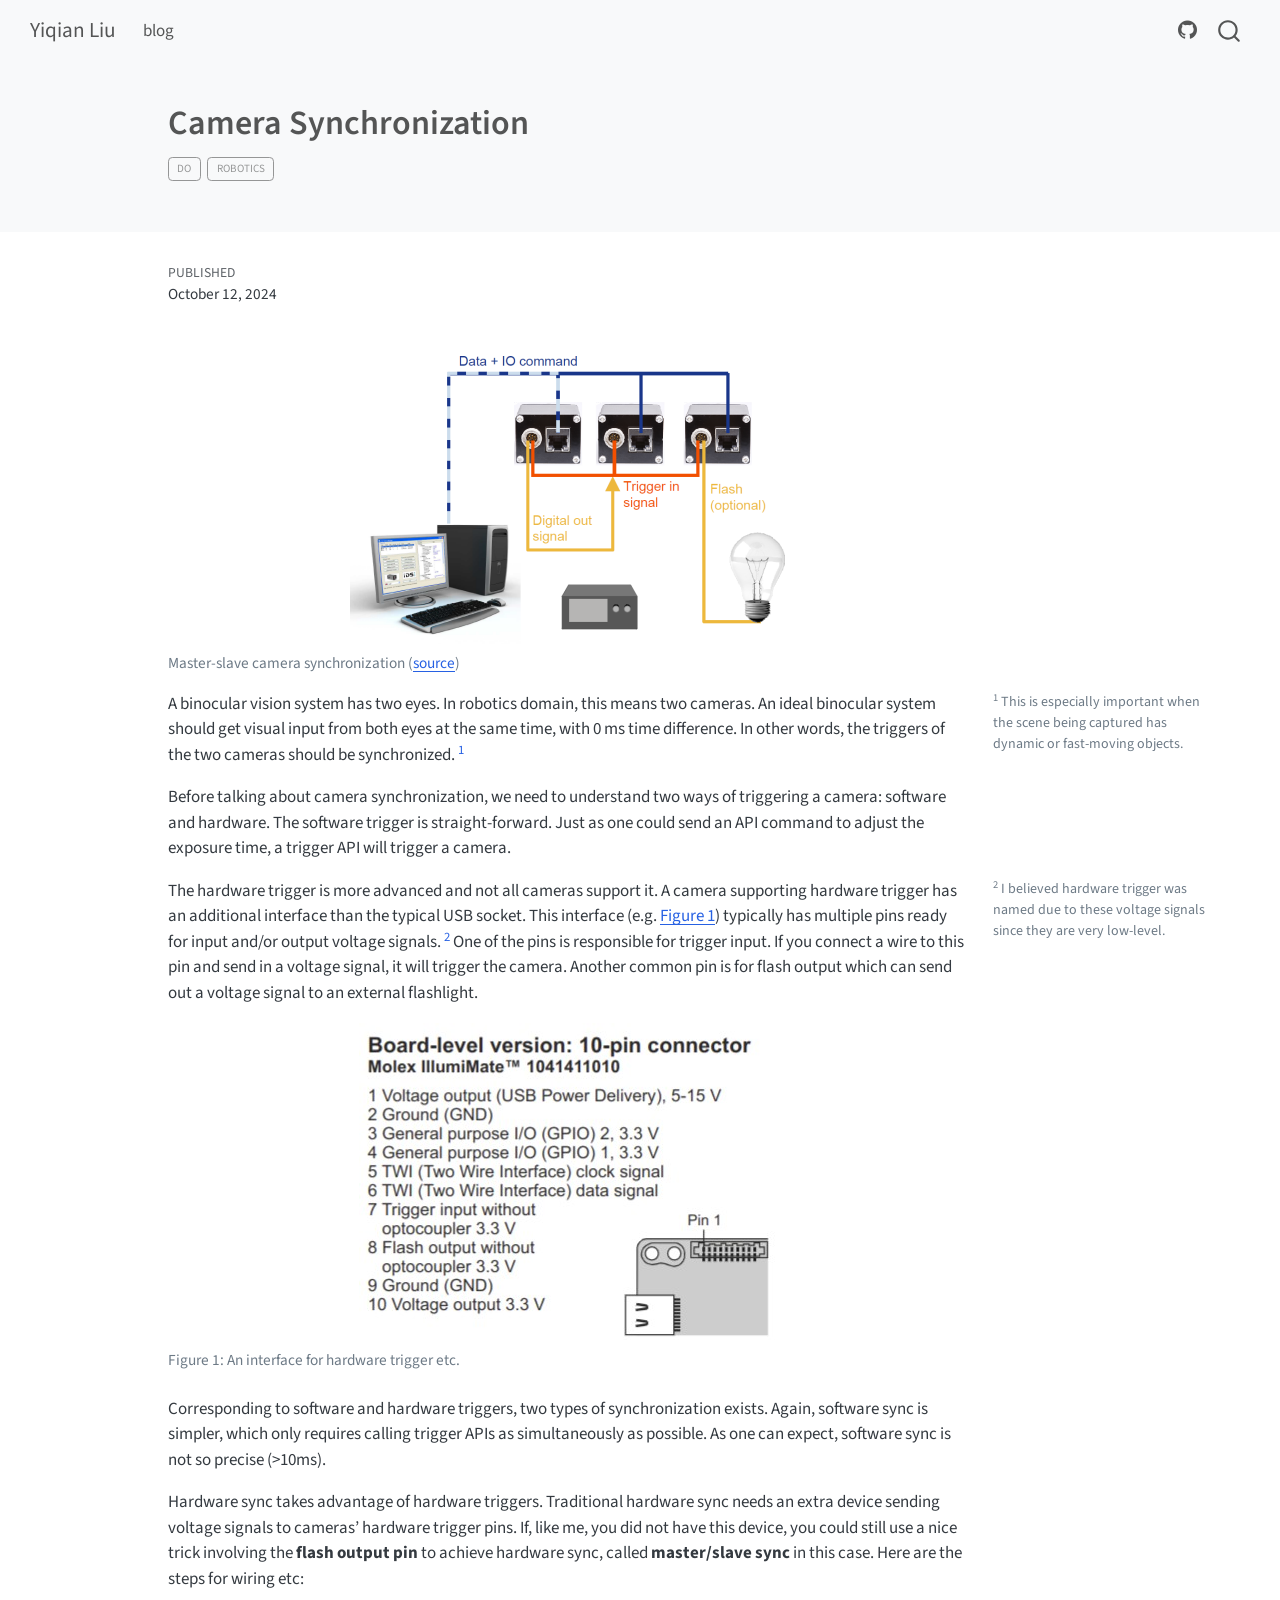
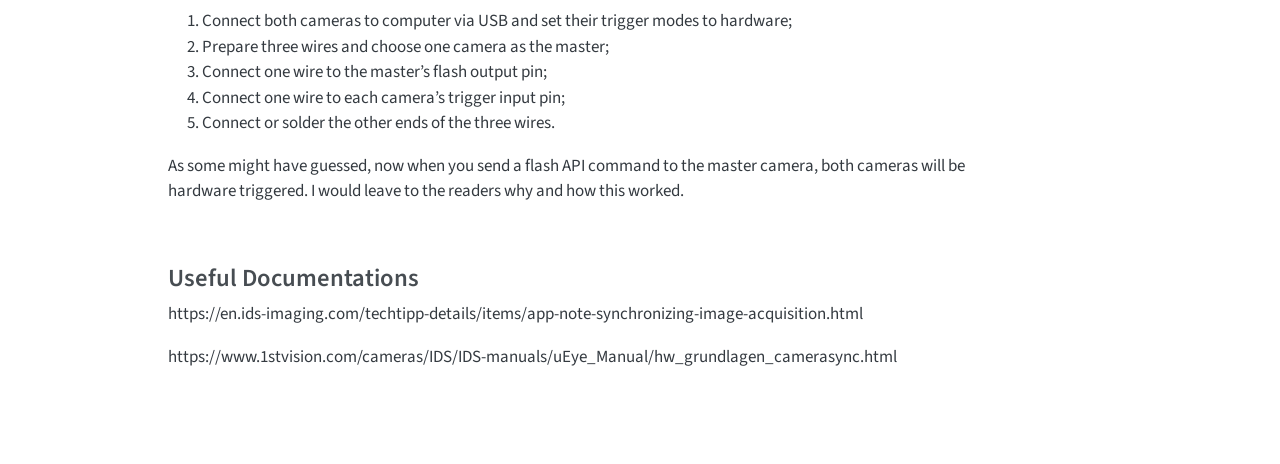
==== commit b994c92a: "Built site for gh-pages" ====
--- a/posts/cam_sync/index.html
+++ b/posts/cam_sync/index.html
@@ -2,7 +2,7 @@
 <html xmlns="http://www.w3.org/1999/xhtml" lang="en" xml:lang="en"><head>
 
 <meta charset="utf-8">
-<meta name="generator" content="quarto-1.8.25">
+<meta name="generator" content="quarto-1.10.18">
 
 <meta name="viewport" content="width=device-width, initial-scale=1.0, user-scalable=yes">
 
@@ -10,10 +10,16 @@
 
 <title>Camera Synchronization – Yiqian Liu</title>
 <style>
-code{white-space: pre-wrap;}
+/* Default styles provided by pandoc.
+** See https://pandoc.org/MANUAL.html#variables-for-html for config info.
+*/
 span.smallcaps{font-variant: small-caps;}
-div.columns{display: flex; gap: min(4vw, 1.5em);}
-div.column{flex: auto; overflow-x: auto;}
+div.columns{display: flex; gap: 1.5em;}
+div.column{flex: auto;}
+@media screen {
+div.columns{gap: min(4vw, 1.5em);}
+div.column{overflow-x: auto;}
+}
 div.hanging-indent{margin-left: 1.5em; text-indent: -1.5em;}
 ul.task-list{list-style: none;}
 ul.task-list li input[type="checkbox"] {
@@ -33,15 +39,14 @@
 <meta name="quarto:offset" content="../../">
 <script src="../../site_libs/quarto-html/quarto.js" type="module"></script>
 <script src="../../site_libs/quarto-html/tabsets/tabsets.js" type="module"></script>
-<script src="../../site_libs/quarto-html/axe/axe-check.js" type="module"></script>
 <script src="../../site_libs/quarto-html/popper.min.js"></script>
 <script src="../../site_libs/quarto-html/tippy.umd.min.js"></script>
 <script src="../../site_libs/quarto-html/anchor.min.js"></script>
 <link href="../../site_libs/quarto-html/tippy.css" rel="stylesheet">
-<link href="../../site_libs/quarto-html/quarto-syntax-highlighting-7b89279ff1a6dce999919e0e67d4d9ec.css" rel="stylesheet" id="quarto-text-highlighting-styles">
+<link href="../../site_libs/quarto-html/quarto-syntax-highlighting-64a204ab8560d761af7679ceaba22944.css" rel="stylesheet" id="quarto-text-highlighting-styles">
 <script src="../../site_libs/bootstrap/bootstrap.min.js"></script>
 <link href="../../site_libs/bootstrap/bootstrap-icons.css" rel="stylesheet">
-<link href="../../site_libs/bootstrap/bootstrap-cd1d2c4b4c42d0617ddfe04fc37a8672.min.css" rel="stylesheet" append-hash="true" id="quarto-bootstrap" data-mode="light">
+<link href="../../site_libs/bootstrap/bootstrap-86874655f15ffe599ec52c65cbe9e317.min.css" rel="stylesheet" append-hash="true" id="quarto-bootstrap" data-mode="light">
 <script id="quarto-search-options" type="application/json">{
   "location": "navbar",
   "copy-button": false,
@@ -81,8 +86,6 @@
     <nav class="navbar navbar-expand-lg " data-bs-theme="dark">
       <div class="navbar-container container-fluid">
       <div class="navbar-brand-container mx-auto">
-    <a href="../../index.html" class="navbar-brand navbar-brand-logo">
-    </a>
     <a class="navbar-brand" href="../../index.html">
     <span class="navbar-title">Yiqian Liu</span>
     </a>
--- a/site_libs/quarto-html/quarto-syntax-highlighting-64a204ab8560d761af7679ceaba22944.css
+++ b/site_libs/quarto-html/quarto-syntax-highlighting-64a204ab8560d761af7679ceaba22944.css
@@ -0,0 +1,236 @@
+/* quarto syntax highlight colors */
+:root {
+  --quarto-hl-ot-color: #003B4F;
+  --quarto-hl-at-color: #657422;
+  --quarto-hl-ss-color: #20794D;
+  --quarto-hl-an-color: #5E5E5E;
+  --quarto-hl-fu-color: #4758AB;
+  --quarto-hl-st-color: #20794D;
+  --quarto-hl-cf-color: #003B4F;
+  --quarto-hl-op-color: #5E5E5E;
+  --quarto-hl-er-color: #AD0000;
+  --quarto-hl-bn-color: #AD0000;
+  --quarto-hl-al-color: #AD0000;
+  --quarto-hl-va-color: #111111;
+  --quarto-hl-bu-color: inherit;
+  --quarto-hl-ex-color: inherit;
+  --quarto-hl-pp-color: #AD0000;
+  --quarto-hl-in-color: #5E5E5E;
+  --quarto-hl-vs-color: #20794D;
+  --quarto-hl-wa-color: #5E5E5E;
+  --quarto-hl-do-color: #5E5E5E;
+  --quarto-hl-im-color: #00769E;
+  --quarto-hl-ch-color: #20794D;
+  --quarto-hl-dt-color: #AD0000;
+  --quarto-hl-fl-color: #AD0000;
+  --quarto-hl-co-color: #5E5E5E;
+  --quarto-hl-cv-color: #5E5E5E;
+  --quarto-hl-cn-color: #8f5902;
+  --quarto-hl-sc-color: #5E5E5E;
+  --quarto-hl-dv-color: #AD0000;
+  --quarto-hl-kw-color: #003B4F;
+}
+
+/* other quarto variables */
+:root {
+  --quarto-font-monospace: SFMono-Regular, Menlo, Monaco, Consolas, "Liberation Mono", "Courier New", monospace;
+}
+
+/* syntax highlight based on Pandoc's rules */
+pre > code.sourceCode > span {
+  color: #003B4F;
+}
+
+code.sourceCode > span {
+  color: #003B4F;
+}
+
+div.sourceCode,
+div.sourceCode pre.sourceCode {
+  color: #003B4F;
+}
+
+/* Normal */
+code span {
+  color: #003B4F;
+}
+
+/* Alert */
+code span.al {
+  color: #AD0000;
+  font-style: inherit;
+}
+
+/* Annotation */
+code span.an {
+  color: #5E5E5E;
+  font-style: inherit;
+}
+
+/* Attribute */
+code span.at {
+  color: #657422;
+  font-style: inherit;
+}
+
+/* BaseN */
+code span.bn {
+  color: #AD0000;
+  font-style: inherit;
+}
+
+/* BuiltIn */
+code span.bu {
+  font-style: inherit;
+}
+
+/* ControlFlow */
+code span.cf {
+  color: #003B4F;
+  font-weight: bold;
+  font-style: inherit;
+}
+
+/* Char */
+code span.ch {
+  color: #20794D;
+  font-style: inherit;
+}
+
+/* Constant */
+code span.cn {
+  color: #8f5902;
+  font-style: inherit;
+}
+
+/* Comment */
+code span.co {
+  color: #5E5E5E;
+  font-style: inherit;
+}
+
+/* CommentVar */
+code span.cv {
+  color: #5E5E5E;
+  font-style: italic;
+}
+
+/* Documentation */
+code span.do {
+  color: #5E5E5E;
+  font-style: italic;
+}
+
+/* DataType */
+code span.dt {
+  color: #AD0000;
+  font-style: inherit;
+}
+
+/* DecVal */
+code span.dv {
+  color: #AD0000;
+  font-style: inherit;
+}
+
+/* Error */
+code span.er {
+  color: #AD0000;
+  font-style: inherit;
+}
+
+/* Extension */
+code span.ex {
+  font-style: inherit;
+}
+
+/* Float */
+code span.fl {
+  color: #AD0000;
+  font-style: inherit;
+}
+
+/* Function */
+code span.fu {
+  color: #4758AB;
+  font-style: inherit;
+}
+
+/* Import */
+code span.im {
+  color: #00769E;
+  font-style: inherit;
+}
+
+/* Information */
+code span.in {
+  color: #5E5E5E;
+  font-style: inherit;
+}
+
+/* Keyword */
+code span.kw {
+  color: #003B4F;
+  font-weight: bold;
+  font-style: inherit;
+}
+
+/* Operator */
+code span.op {
+  color: #5E5E5E;
+  font-style: inherit;
+}
+
+/* Other */
+code span.ot {
+  color: #003B4F;
+  font-style: inherit;
+}
+
+/* Preprocessor */
+code span.pp {
+  color: #AD0000;
+  font-style: inherit;
+}
+
+/* SpecialChar */
+code span.sc {
+  color: #5E5E5E;
+  font-style: inherit;
+}
+
+/* SpecialString */
+code span.ss {
+  color: #20794D;
+  font-style: inherit;
+}
+
+/* String */
+code span.st {
+  color: #20794D;
+  font-style: inherit;
+}
+
+/* Variable */
+code span.va {
+  color: #111111;
+  font-style: inherit;
+}
+
+/* VerbatimString */
+code span.vs {
+  color: #20794D;
+  font-style: inherit;
+}
+
+/* Warning */
+code span.wa {
+  color: #5E5E5E;
+  font-style: italic;
+}
+
+.prevent-inlining {
+  content: "</";
+}
+
+/*# sourceMappingURL=9d8d5bb603a83b8298b89080a598c93b.css.map */
